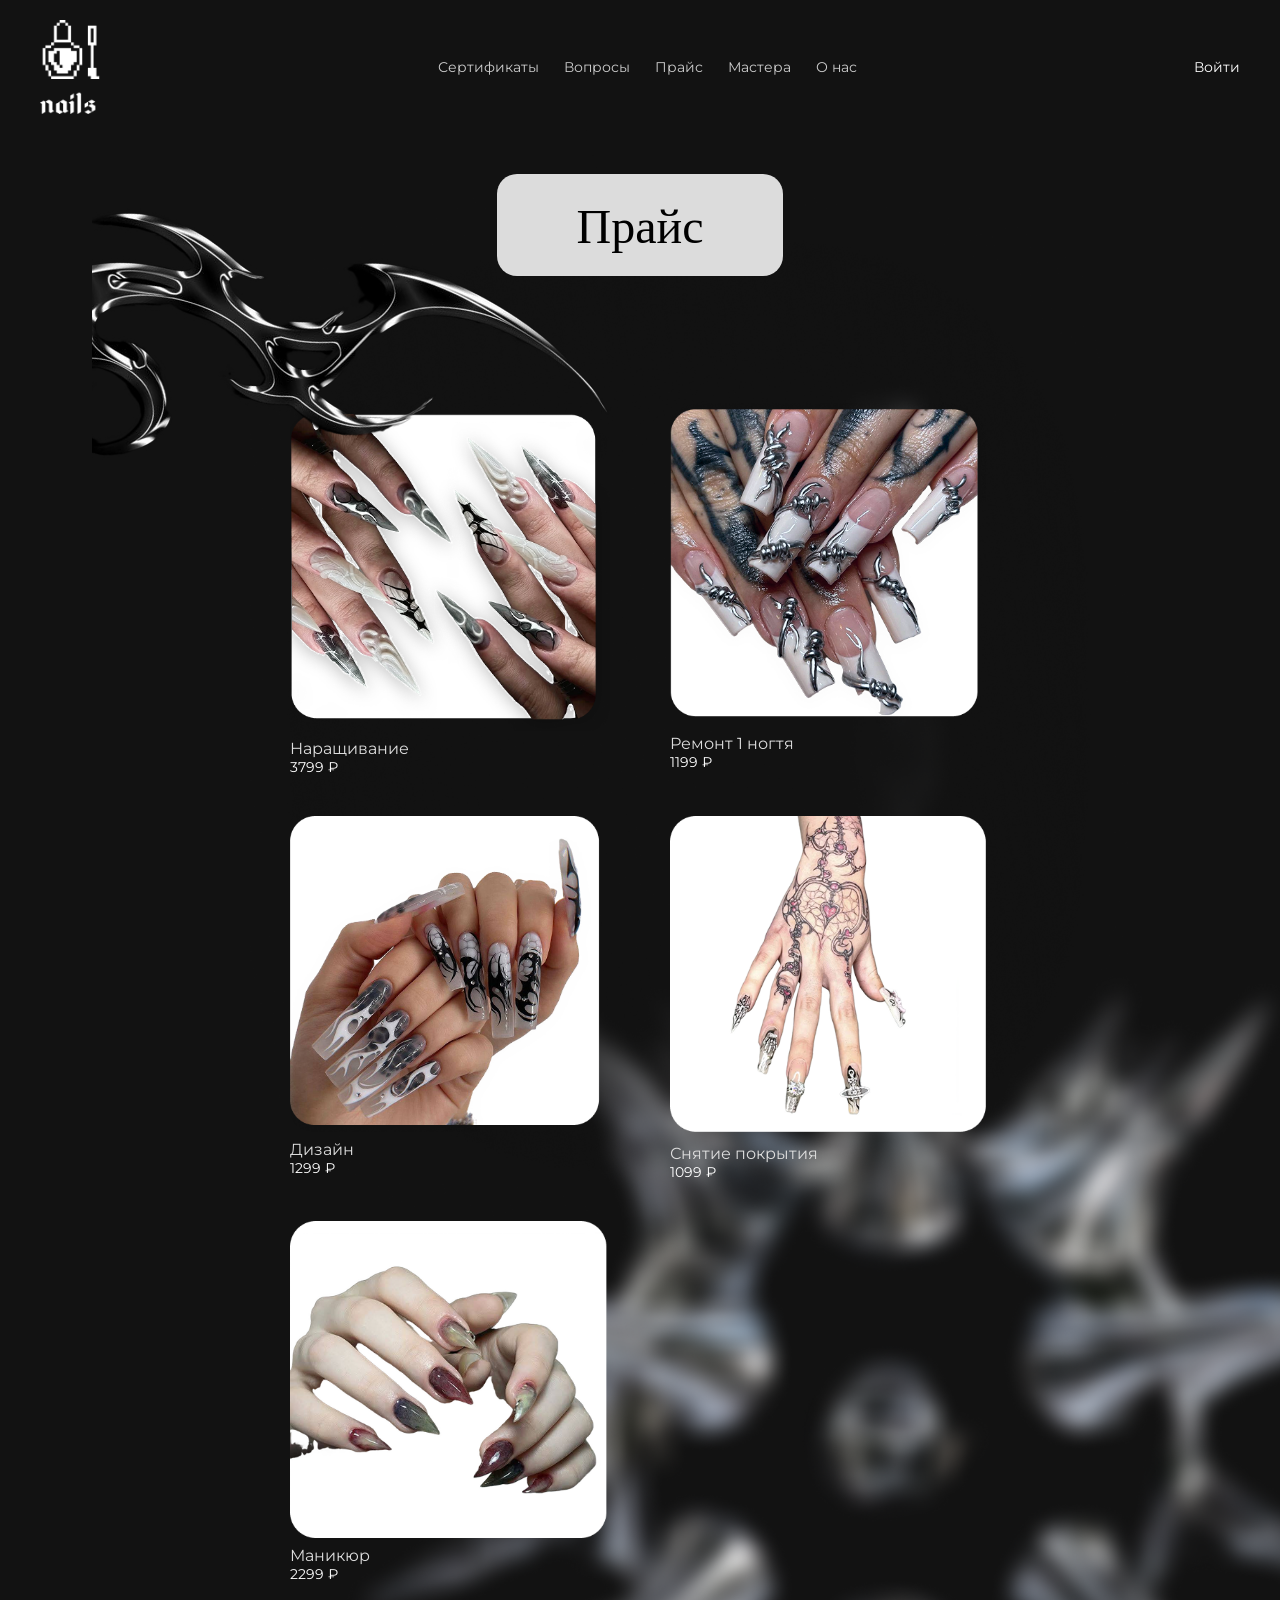
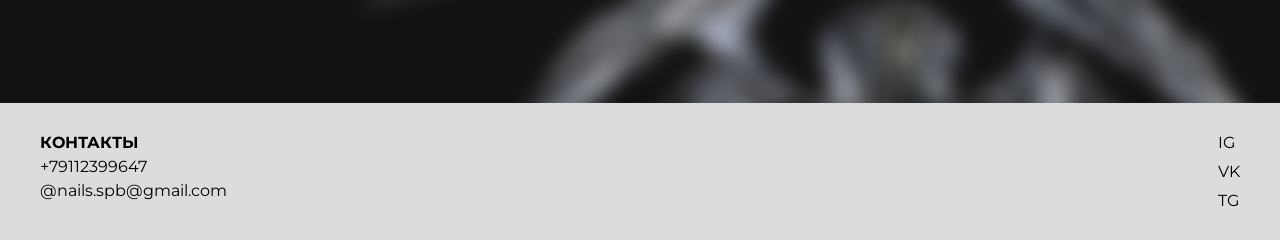
==== price.html @ 5b8ab166 "Add files via upload" ====
<!DOCTYPE html>
<html lang="ru">
<head>
<meta charset="UTF-8">
<meta name="viewport" content="width=device-width, initial-scale=1.0">

<title>Nails — Прайс</title>

<link rel="stylesheet" href="css/style_price.css">

<!-- шрифты -->

<link href="https://fonts.googleapis.com/css2?family=Montserrat:wght@400;600&display=swap" rel="stylesheet">
<link href="https://fonts.googleapis.com/css2?family=UnifrakturCook:wght@700&display=swap" rel="stylesheet">
<link href="https://fonts.googleapis.com/css2?family=Montserrat:wght@400;600;700&display=swap" rel="stylesheet">
<link href="https://fonts.googleapis.com/css2?family=UnifrakturCook:wght@700&display=swap" rel="stylesheet">


</head>

<body>

<header>
  <img class="logo" src="css/imgs/index/logo.png" alt="logo">

  <nav>
    <a href="#.html">Сертификаты</a>
    <a href="#.html">Вопросы</a>
    <a href="price.html">Прайс</a>
    <a href="#.html">Мастера</a>
    <a href="index.html">О нас</a>
  </nav>

  <a href="profil.html" class="login">Войти</a>
</header>


<!-- HERO -->
<section class="hero">
  <img src="css/imgs/price/img1.png" class="decor">

  <div class="title">
    Прайс
  </div>
</section>


<!-- КАТАЛОГ -->
<section class="products">

  <div class="product">
    <img src="css/imgs/price/nails1.png">
    <p>Наращивание</p>
    <span>3799 ₽</span>
  </div>

  <div class="product">
    <img src="css/imgs/price/nails2.png">
    <p>Ремонт 1 ногтя</p>
    <span>1199 ₽</span>
  </div>

  <div class="product">
    <img src="css/imgs/price/nails3.png">
    <p>Дизайн</p>
    <span>1299 ₽</span>
  </div>

  <div class="product">
    <img src="css/imgs/price/nails4.png">
    <p>Снятие покрытия</p>
    <span>1099 ₽</span>
  </div>

  <div class="product">
    <img src="css/imgs/price/nails5.png">
    <p>Маникюр</p>
    <span>2299 ₽</span>
  </div>

</section>


<footer>
  <div class="contacts">
    <b>КОНТАКТЫ</b>
    <p>+79112399647</p>
    <p>@nails.spb@gmail.com</p>
  </div>

  <div class="socials">
    <a href="#">IG</a>
    <a href="#">VK</a>
    <a href="#">TG</a>
  </div>
</footer>

</body>
</html>
---- css/style_price.css ----
*{
  margin:0;
  padding:0;
  box-sizing:border-box;
}

body{
  font-family:'Montserrat', sans-serif;
  color:white;

  
  background: url('imgs/price/fon.png') no-repeat center/cover;
}

/* HEADER */

header{
  display:flex;
  justify-content:space-between;
  align-items:center;
  padding:20px 40px;
}

header img{
  width:60px;
}

.login {
  color: inherit;      
  text-decoration: none; 
}

nav{
  display:flex;
  gap:25px;
}

nav a{
  text-decoration:none;
  color:#ccc;
  font-size:14px;
}

.login{
  font-size:14px;
}

/* HERO */

.hero{
  text-align:center;
  margin-top:40px;
  position:relative;
}

.decor{
  width:600px;
  position:absolute;
  left:40%;
  transform:translateX(-70%);
  top:-70px;
}

.title{
  display:inline-block;
  background:#dcdcdc;
  color:#000;
  padding:20px 80px;
  border-radius:20px;
  font-family:'UnifrakturCook';
  font-size:48px;
  position:relative;
  z-index:2;
}

/* PRODUCTS */

.products{
  display:grid;
  grid-template-columns:repeat(2, 1fr);
  gap:40px 60px;

  max-width:700px;
  margin:120px auto;
}

/* карточка */

.product{
  display:flex;
  flex-direction:column;
}

.product img{
  width:100%;
  border-radius:20px;
}

.product p{
  margin-top:8px;
  color:#ddd;
}

.product span{
  font-size:14px;
}

/* FOOTER */

footer{
  background:#dcdcdc;
  color:#000;
  padding:30px 40px;

  display:flex;
  justify-content:space-between;
}

.contacts{
  display:flex;
  flex-direction:column;
  gap:5px;
}

.socials{
  display:flex;
  flex-direction:column;
  gap:10px;
}

.socials a{
  color:#000;
  text-decoration:none;
}
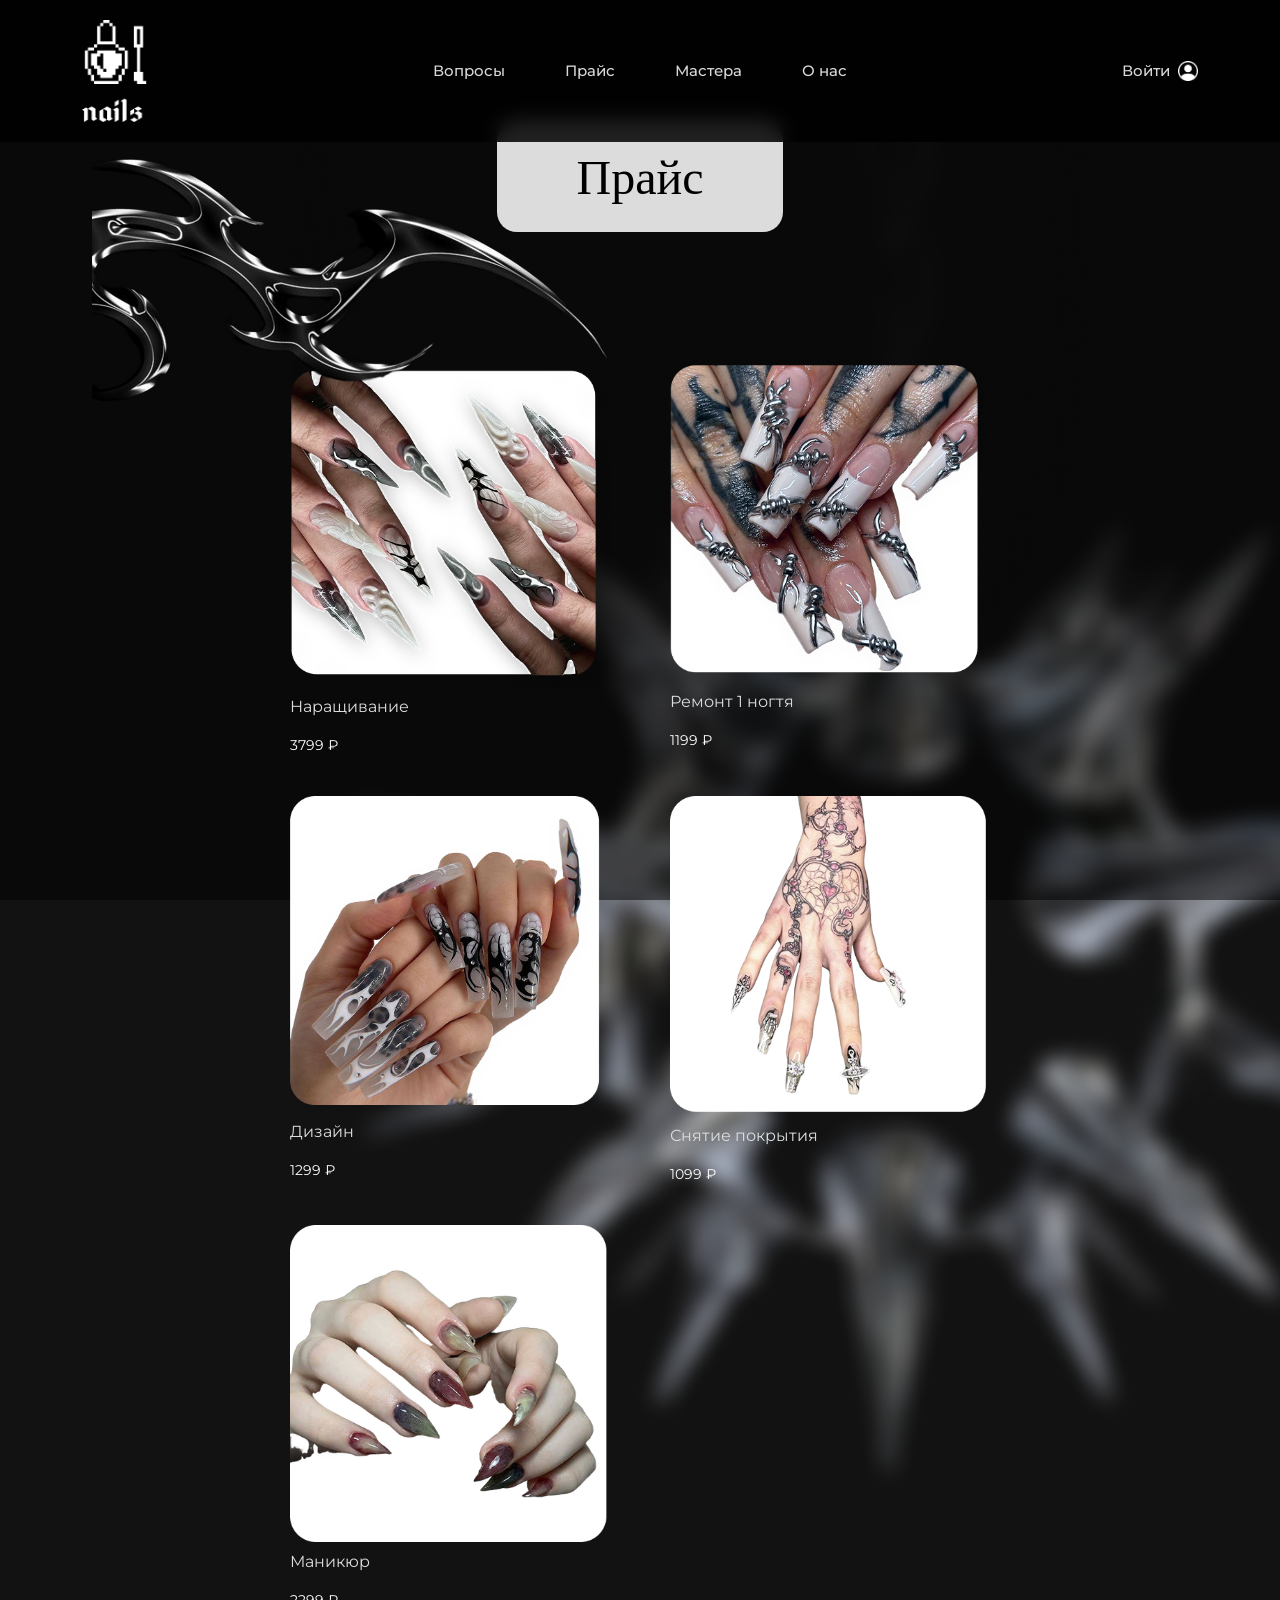
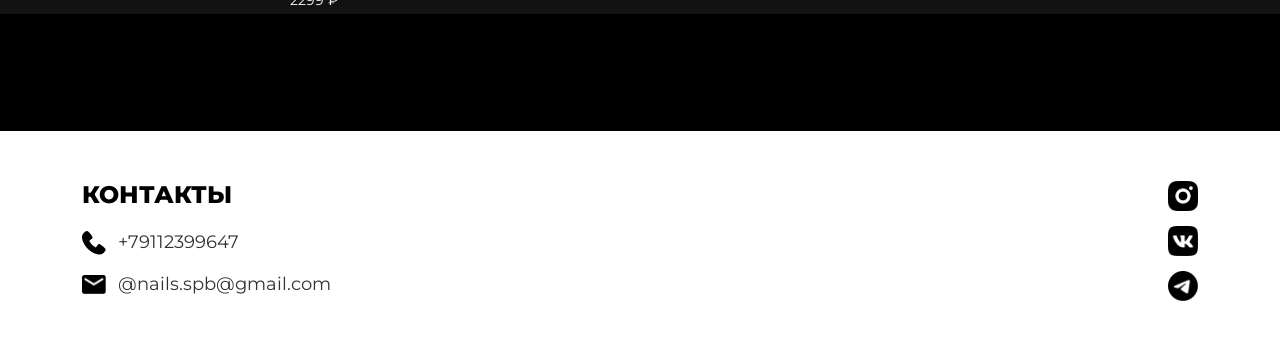
==== commit 67397a41: "Add files via upload" ====
--- a/price.html
+++ b/price.html
@@ -1,99 +1,112 @@
 <!DOCTYPE html>
 <html lang="ru">
 <head>
-<meta charset="UTF-8">
-<meta name="viewport" content="width=device-width, initial-scale=1.0">
+  <meta charset="UTF-8">
+  <meta name="viewport" content="width=device-width, initial-scale=1.0">
+  <title>Nails — Прайс</title>
+	
+  <!-- Bootstrap CSS -->
+  <link href="https://cdn.jsdelivr.net/npm/bootstrap@5.3.0/dist/css/bootstrap.min.css" rel="stylesheet">
 
-<title>Nails — Прайс</title>
-
-<link rel="stylesheet" href="css/style_price.css">
-
-<!-- шрифты -->
-
-<link href="https://fonts.googleapis.com/css2?family=Montserrat:wght@400;600&display=swap" rel="stylesheet">
-<link href="https://fonts.googleapis.com/css2?family=UnifrakturCook:wght@700&display=swap" rel="stylesheet">
-<link href="https://fonts.googleapis.com/css2?family=Montserrat:wght@400;600;700&display=swap" rel="stylesheet">
-<link href="https://fonts.googleapis.com/css2?family=UnifrakturCook:wght@700&display=swap" rel="stylesheet">
-
-
+  <!-- Custom CSS -->
+  <link rel="stylesheet" href="css/style_price.css">
 </head>
-
 <body>
 
-<header>
-  <img class="logo" src="css/imgs/index/logo.png" alt="logo">
+  <!-- HEADER -->
+  <header class="header">
+    <div class="container">
+      <div class="nav">
+        <a href="index.html" class="logo-link">
+          <img class="logo" src="css/imgs/index/logo.png" alt="logo">
+        </a>
+        
+        <nav class="menu">
+          <a href="#">Вопросы</a>
+          <a href="price.html">Прайс</a>
+          <a href="#">Мастера</a>
+          <a href="index.html">О нас</a>
+        </nav>
+        
+        <a href="profil.html" class="login-link">
+          <span>Войти</span>
+          <img src="css/imgs/profile/icon_profile.png" alt="Войти" class="login-icon">
+        </a>
+      </div>
+    </div>
+  </header>
 
-  <nav>
-    <a href="#.html">Сертификаты</a>
-    <a href="#.html">Вопросы</a>
-    <a href="price.html">Прайс</a>
-    <a href="#.html">Мастера</a>
-    <a href="index.html">О нас</a>
-  </nav>
+  <!-- HERO -->
+  <section class="hero">
+    <img src="css/imgs/price/img1.png" class="decor">
+    <div class="title">Прайс</div>
+  </section>
 
-  <a href="profil.html" class="login">Войти</a>
-</header>
+  <!-- PRODUCTS -->
+  <section class="products">
+    <div class="product">
+      <img src="css/imgs/price/nails1.png">
+      <p>Наращивание</p>
+      <span>3799 ₽</span>
+    </div>
 
+    <div class="product">
+      <img src="css/imgs/price/nails2.png">
+      <p>Ремонт 1 ногтя</p>
+      <span>1199 ₽</span>
+    </div>
 
-<!-- HERO -->
-<section class="hero">
-  <img src="css/imgs/price/img1.png" class="decor">
+    <div class="product">
+      <img src="css/imgs/price/nails3.png">
+      <p>Дизайн</p>
+      <span>1299 ₽</span>
+    </div>
 
-  <div class="title">
-    Прайс
-  </div>
-</section>
+    <div class="product">
+      <img src="css/imgs/price/nails4.png">
+      <p>Снятие покрытия</p>
+      <span>1099 ₽</span>
+    </div>
 
+    <div class="product">
+      <img src="css/imgs/price/nails5.png">
+      <p>Маникюр</p>
+      <span>2299 ₽</span>
+    </div>
+  </section>
 
-<!-- КАТАЛОГ -->
-<section class="products">
+  <!-- FOOTER -->
+  <footer class="footer">
+    <div class="container">
+      <div class="footer-content">
+        <div class="contacts">
+          <h3>КОНТАКТЫ</h3>
+          <div class="contact-item">
+            <img src="css/imgs/profile/tel.png" alt="Телефон" class="contact-icon">
+            <p>+79112399647</p>
+          </div>
+          <div class="contact-item">
+            <img src="css/imgs/profile/mail.png" alt="Email" class="contact-icon">
+            <p>@nails.spb@gmail.com</p>
+          </div>
+        </div>
 
-  <div class="product">
-    <img src="css/imgs/price/nails1.png">
-    <p>Наращивание</p>
-    <span>3799 ₽</span>
-  </div>
+        <div class="socials-vertical">
+          <a href="#" class="social-link">
+            <img src="css/imgs/profile/inst.png" alt="IG" class="social-icon">
+          </a>
+          <a href="#" class="social-link">
+            <img src="css/imgs/profile/vk.png" alt="VK" class="social-icon">
+          </a>
+          <a href="#" class="social-link">
+            <img src="css/imgs/profile/tg.png" alt="TG" class="social-icon">
+          </a>
+        </div>
+      </div>
+    </div>
+  </footer>
 
-  <div class="product">
-    <img src="css/imgs/price/nails2.png">
-    <p>Ремонт 1 ногтя</p>
-    <span>1199 ₽</span>
-  </div>
-
-  <div class="product">
-    <img src="css/imgs/price/nails3.png">
-    <p>Дизайн</p>
-    <span>1299 ₽</span>
-  </div>
-
-  <div class="product">
-    <img src="css/imgs/price/nails4.png">
-    <p>Снятие покрытия</p>
-    <span>1099 ₽</span>
-  </div>
-
-  <div class="product">
-    <img src="css/imgs/price/nails5.png">
-    <p>Маникюр</p>
-    <span>2299 ₽</span>
-  </div>
-
-</section>
-
-
-<footer>
-  <div class="contacts">
-    <b>КОНТАКТЫ</b>
-    <p>+79112399647</p>
-    <p>@nails.spb@gmail.com</p>
-  </div>
-
-  <div class="socials">
-    <a href="#">IG</a>
-    <a href="#">VK</a>
-    <a href="#">TG</a>
-  </div>
-</footer>
-
+  <!-- Bootstrap JS -->
+  <script src="https://cdn.jsdelivr.net/npm/bootstrap@5.3.0/dist/js/bootstrap.bundle.min.js"></script>
 </body>
 </html>
--- a/css/style_price.css
+++ b/css/style_price.css
@@ -1,134 +1,350 @@
-*{
-  margin:0;
-  padding:0;
-  box-sizing:border-box;
-}
-
-body{
-  font-family:'Montserrat', sans-serif;
-  color:white;
-
-  
-  background: url('imgs/price/fon.png') no-repeat center/cover;
+
+@font-face {
+  font-family: 'Montserrat';
+  src: url('font/Montserrat-Regular.ttf') format('truetype');
+  font-weight: 400;
+  font-style: normal;
+  font-display: swap;
+}
+
+@font-face {
+  font-family: 'Montserrat';
+  src: url('font/Montserrat-Medium.ttf') format('truetype');
+  font-weight: 500;
+  font-style: normal;
+  font-display: swap;
+}
+
+@font-face {
+  font-family: 'Montserrat';
+  src: url('font/Montserrat-SemiBold.ttf') format('truetype');
+  font-weight: 600;
+  font-style: normal;
+  font-display: swap;
+}
+
+@font-face {
+  font-family: 'Montserrat';
+  src: url('font/Montserrat-Bold.ttf') format('truetype');
+  font-weight: 700;
+  font-style: normal;
+  font-display: swap;
+}
+
+@font-face {
+  font-family: 'Montserrat';
+  src: url('font/Montserrat-ExtraBold.ttf') format('truetype');
+  font-weight: 800;
+  font-style: normal;
+  font-display: swap;
+}
+
+@font-face {
+  font-family: 'UnifrakturCook';
+  src: url('font/UnifrakturCook-Bold.ttf') format('truetype');
+  font-weight: 700;
+  font-style: normal;
+  font-display: swap;
+}
+
+/* ===== ОСНОВНЫЕ СТИЛИ ===== */
+
+* {
+  margin: 0;
+  padding: 0;
+  box-sizing: border-box;
+}
+
+body {
+  font-family: 'Montserrat', sans-serif;
+  color: white;
+  overflow-x: hidden;
+  background: #000;
+}
+
+/* ФОН СТРАНИЦЫ */
+body {
+  background-image: url('imgs/price/fon.png');
+  background-size: cover;
+  background-position: center;
+  background-repeat: no-repeat;
+  background-attachment: fixed;
+  position: relative;
+}
+
+/* Затемнение фона */
+body::before {
+  content: '';
+  position: fixed;
+  top: 0;
+  left: 0;
+  right: 0;
+  bottom: 0;
+  background: rgba(0, 0, 0, 0.5);
+  z-index: -1;
 }
 
 /* HEADER */
-
-header{
-  display:flex;
-  justify-content:space-between;
-  align-items:center;
-  padding:20px 40px;
-}
-
-header img{
-  width:60px;
-}
-
-.login {
-  color: inherit;      
-  text-decoration: none; 
-}
-
-nav{
-  display:flex;
-  gap:25px;
-}
-
-nav a{
-  text-decoration:none;
-  color:#ccc;
-  font-size:14px;
-}
-
-.login{
-  font-size:14px;
+.header {
+  position: fixed;
+  top: 0;
+  left: 0;
+  width: 100%;
+  padding: 20px 0;
+  z-index: 1000;
+  background: rgba(0, 0, 0, 0.85);
+  backdrop-filter: blur(10px);
+}
+
+.nav {
+  display: flex;
+  align-items: center;
+  justify-content: space-between;
+  width: 100%;
+}
+
+.logo-link {
+  display: inline-block;
+  flex-shrink: 0;
+}
+
+.logo {
+  width: 65px;
+  height: auto;
+}
+
+.menu {
+  display: flex;
+  gap: 60px;
+  position: absolute;
+  left: 50%;
+  transform: translateX(-50%);
+}
+
+.menu a {
+  color: #d9d9d9;
+  text-decoration: none;
+  font-size: 15px;
+  font-weight: 500;
+  transition: 0.3s ease;
+  white-space: nowrap;
+}
+
+.menu a:hover {
+  color: white;
+}
+
+.login-link {
+  display: flex;
+  align-items: center;
+  gap: 8px;
+  color: #d9d9d9;
+  text-decoration: none;
+  font-size: 15px;
+  font-weight: 500;
+  transition: 0.3s ease;
+  flex-shrink: 0;
+}
+
+.login-link:hover {
+  color: white;
+}
+
+.login-icon {
+  width: 20px;
+  height: 20px;
+  filter: brightness(0) invert(1);
+  transition: 0.3s ease;
+}
+
+.login-link:hover .login-icon {
+  filter: brightness(0) invert(1);
 }
 
 /* HERO */
-
-.hero{
-  text-align:center;
-  margin-top:40px;
-  position:relative;
-}
-
-.decor{
-  width:600px;
-  position:absolute;
-  left:40%;
-  transform:translateX(-70%);
-  top:-70px;
-}
-
-.title{
-  display:inline-block;
-  background:#dcdcdc;
-  color:#000;
-  padding:20px 80px;
-  border-radius:20px;
-  font-family:'UnifrakturCook';
-  font-size:48px;
-  position:relative;
-  z-index:2;
+.hero {
+  text-align: center;
+  margin-top: 120px;
+  position: relative;
+}
+
+.decor {
+  width: 600px;
+  position: absolute;
+  left: 40%;
+  transform: translateX(-70%);
+  top: -70px;
+}
+
+.title {
+  display: inline-block;
+  background: #dcdcdc;
+  color: #000;
+  padding: 20px 80px;
+  border-radius: 20px;
+  font-family: 'UnifrakturCook', serif;
+  font-size: 48px;
+  position: relative;
+  z-index: 2;
 }
 
 /* PRODUCTS */
-
-.products{
-  display:grid;
-  grid-template-columns:repeat(2, 1fr);
-  gap:40px 60px;
-
-  max-width:700px;
-  margin:120px auto;
-}
-
-/* карточка */
-
-.product{
-  display:flex;
-  flex-direction:column;
-}
-
-.product img{
-  width:100%;
-  border-radius:20px;
-}
-
-.product p{
-  margin-top:8px;
-  color:#ddd;
-}
-
-.product span{
-  font-size:14px;
+.products {
+  display: grid;
+  grid-template-columns: repeat(2, 1fr);
+  gap: 40px 60px;
+  max-width: 700px;
+  margin: 120px auto;
+}
+
+.product {
+  display: flex;
+  flex-direction: column;
+}
+
+.product img {
+  width: 100%;
+  border-radius: 20px;
+}
+
+.product p {
+  margin-top: 8px;
+  color: #ddd;
+  font-size: 16px;
+}
+
+.product span {
+  font-size: 14px;
 }
 
 /* FOOTER */
-
-footer{
-  background:#dcdcdc;
-  color:#000;
-  padding:30px 40px;
-
-  display:flex;
-  justify-content:space-between;
-}
-
-.contacts{
-  display:flex;
-  flex-direction:column;
-  gap:5px;
-}
-
-.socials{
-  display:flex;
-  flex-direction:column;
-  gap:10px;
-}
-
-.socials a{
-  color:#000;
-  text-decoration:none;
+.footer {
+  background: white;
+  color: black;
+  padding: 50px 20px 40px;
+  position: relative;
+  z-index: 10;
+  margin-top: 60px;
+}
+
+.footer-content {
+  display: flex;
+  justify-content: space-between;
+  align-items: flex-start;
+  flex-wrap: wrap;
+  gap: 50px;
+}
+
+.contacts h3 {
+  margin-bottom: 20px;
+  font-size: 24px;
+  font-weight: 800;
+  color: black;
+}
+
+.contact-item {
+  display: flex;
+  align-items: center;
+  gap: 12px;
+  margin-bottom: 15px;
+}
+
+.contact-icon {
+  width: 24px;
+  height: 24px;
+  object-fit: contain;
+}
+
+.contact-item p {
+  font-size: 18px;
+  margin-bottom: 0;
+  color: black;
+  opacity: 0.8;
+}
+
+.socials-vertical {
+  display: flex;
+  flex-direction: column;
+  gap: 15px;
+}
+
+.social-link {
+  display: flex;
+  align-items: center;
+  justify-content: center;
+  transition: 0.3s ease;
+}
+
+.social-link:hover {
+  transform: translateY(-2px);
+}
+
+.social-icon {
+  width: 30px;
+  height: 30px;
+  filter: brightness(0);
+  transition: 0.3s ease;
+}
+
+.social-link:hover .social-icon {
+  filter: brightness(0);
+}
+
+/* АДАПТАЦИЯ */
+@media (max-width: 992px) {
+  .menu {
+    gap: 40px;
+  }
+  
+  .decor {
+    width: 450px;
+    left: 35%;
+  }
+}
+
+@media (max-width: 768px) {
+  .hero {
+    margin-top: 100px;
+  }
+  
+  .title {
+    font-size: 32px;
+    padding: 12px 40px;
+  }
+  
+  .decor {
+    width: 300px;
+    top: -40px;
+  }
+  
+  .products {
+    grid-template-columns: 1fr;
+    gap: 30px;
+    margin: 80px auto;
+    max-width: 300px;
+  }
+  
+  .menu {
+    position: static;
+    transform: none;
+    gap: 20px;
+  }
+  
+  .nav {
+    justify-content: space-between;
+  }
+  
+  .footer-content {
+    flex-direction: column;
+    align-items: center !important;
+    text-align: center;
+  }
+  
+  .socials-vertical {
+    align-items: center;
+  }
+  
+  .contact-item {
+    justify-content: center;
+  }
 }
